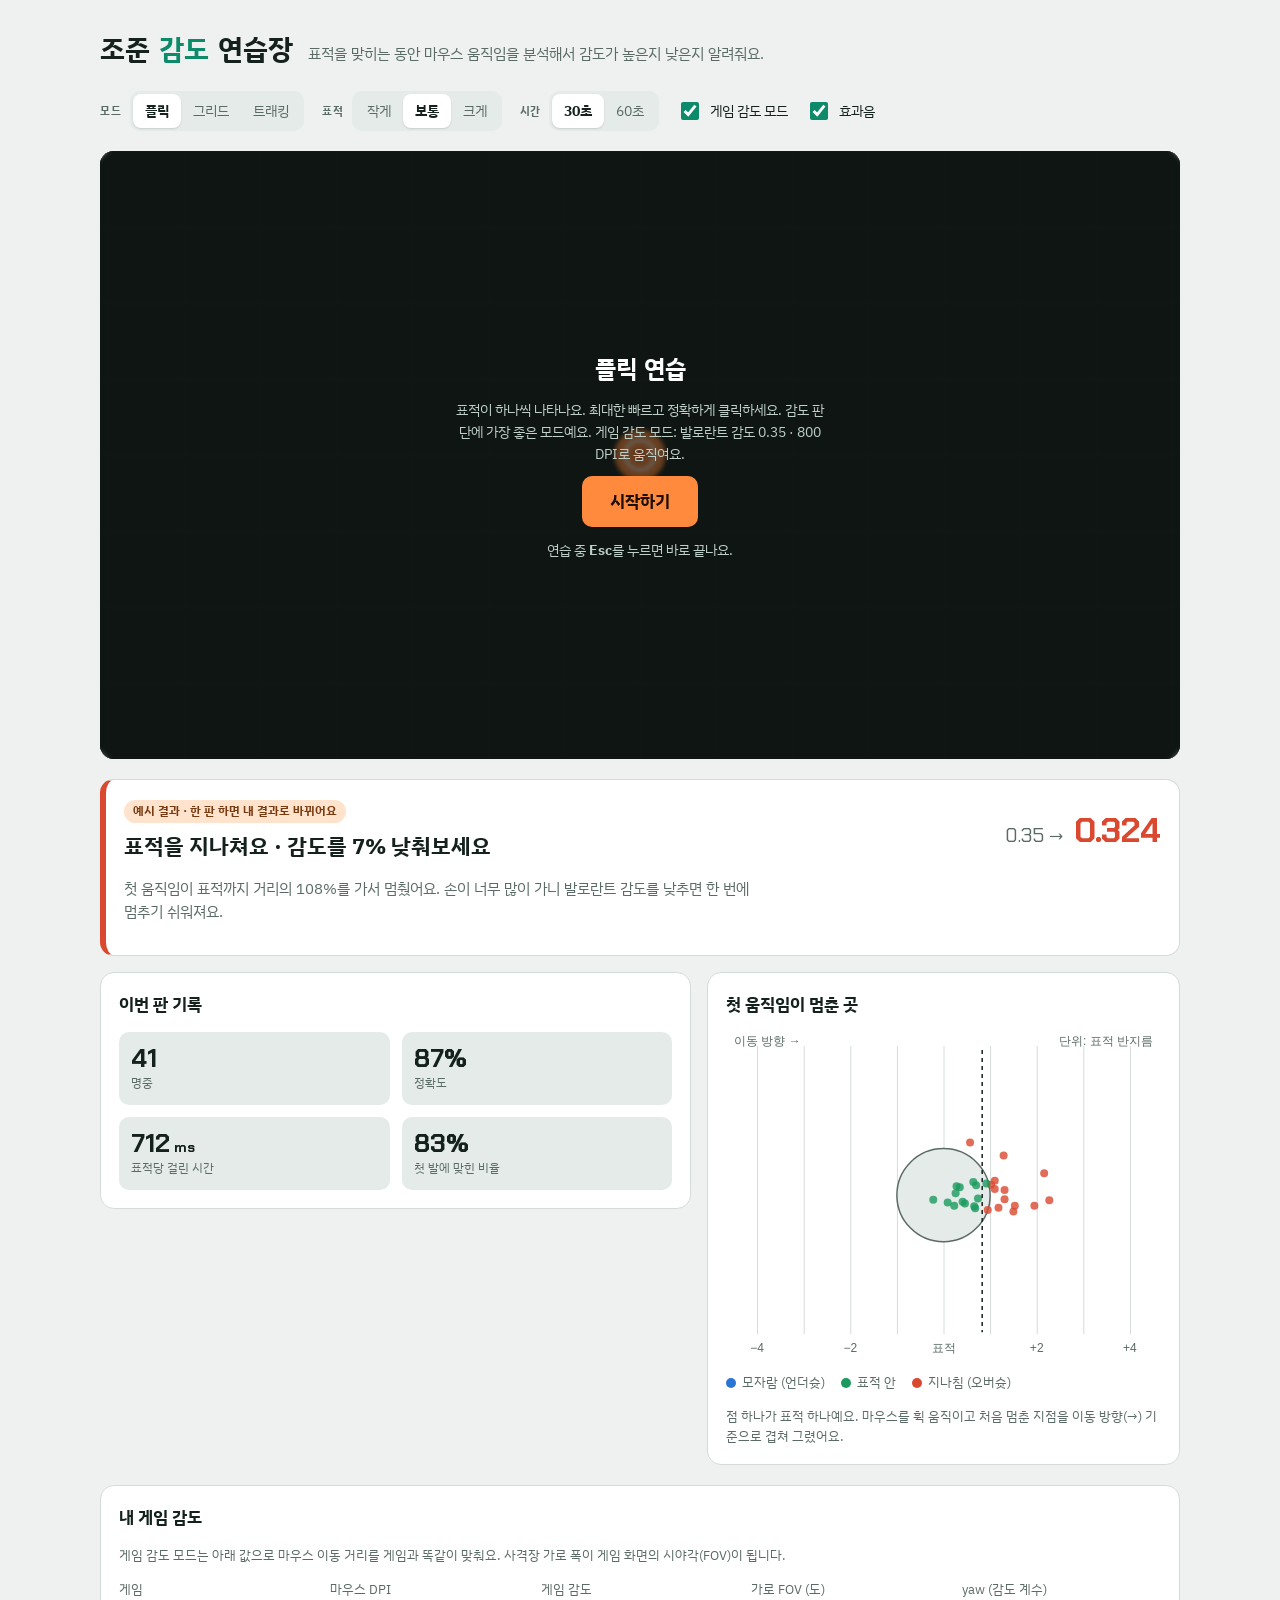
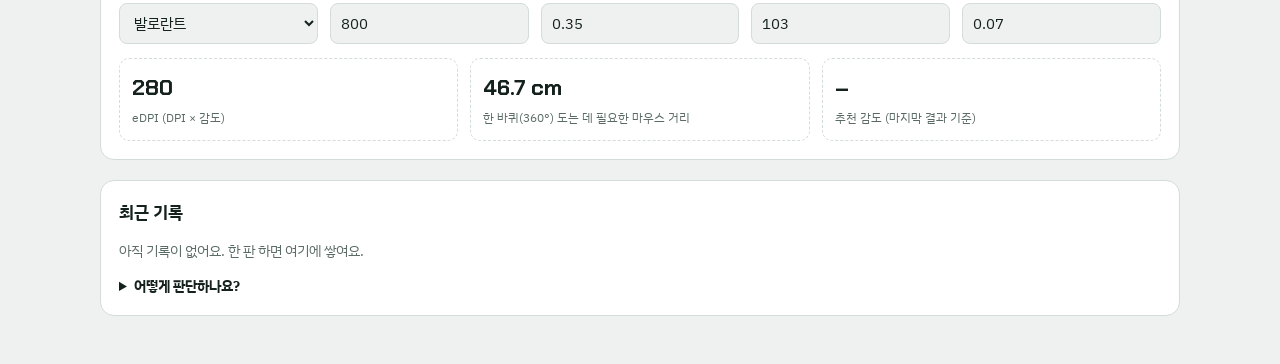
==== aim/index.html @ 1fde2933 "조준 감도 연습장 추가: 표적 클릭 연습과 감도 추천 Co-Authored-By: Claude Opus 5.5 <noreply@anthropic.com> Claude-Session" ====
<!doctype html>
<html lang="ko">
<head>
<meta charset="utf-8">
<meta name="viewport" content="width=device-width, initial-scale=1, viewport-fit=cover">
<title>조준 감도 연습장</title>
<meta name="claude:viewport-fit-sides" content="cover">
<link rel="preconnect" href="https://fonts.googleapis.com">
<link rel="preconnect" href="https://fonts.gstatic.com" crossorigin>
<link rel="stylesheet" href="https://fonts.googleapis.com/css2?family=Chakra+Petch:wght@500;700&family=IBM+Plex+Sans+KR:wght@400;500;700&family=JetBrains+Mono:wght@500&display=swap">
<style>
/* Layout: 사격장(캔버스) 하나가 화면 중심, 아래에 판정 → 통계/분포도 → 감도 계산기 → 기록 순서 */
:root {
  --bg: #eef1ef;
  --panel: #ffffff;
  --ink: #14211d;
  --muted: #5a6a64;
  --line: #d4dcd8;
  --accent: #0d8a6a;
  --accent-ink: #ffffff;
  --over: #d9482f;
  --under: #2a74d6;
  --good: #1a9a5e;
  --chip: #e4ebe8;
  --font-display: "Chakra Petch", "IBM Plex Sans KR", system-ui, sans-serif;
  --font-body: "IBM Plex Sans KR", "Apple SD Gothic Neo", "Malgun Gothic", system-ui, sans-serif;
  --font-mono: "JetBrains Mono", ui-monospace, Consolas, monospace;
}
@media (prefers-color-scheme: dark) {
  :root:not([data-theme="light"]) {
    --bg: #0d1412; --panel: #141e1b; --ink: #e4ece9; --muted: #92a39d; --line: #24332e;
    --accent: #36c49c; --accent-ink: #062019; --over: #ff7a62; --under: #6aa8ff; --good: #4fd394; --chip: #1c2925;
    color-scheme: dark;
  }
}
:root[data-theme="dark"] {
  --bg: #0d1412; --panel: #141e1b; --ink: #e4ece9; --muted: #92a39d; --line: #24332e;
  --accent: #36c49c; --accent-ink: #062019; --over: #ff7a62; --under: #6aa8ff; --good: #4fd394; --chip: #1c2925;
  color-scheme: dark;
}
* { box-sizing: border-box; }
[hidden] { display: none !important; }
body {
  background: var(--bg); color: var(--ink); font-family: var(--font-body); font-size: 15px; line-height: 1.55;
  padding-left: max(16px, env(safe-area-inset-left, 0px));
  padding-right: max(16px, env(safe-area-inset-right, 0px));
  padding-block: 20px 40px;
}
.wrap { max-width: 1080px; margin: 0 auto; display: flex; flex-direction: column; gap: 20px; }
header { display: flex; flex-wrap: wrap; align-items: baseline; gap: 6px 14px; }
h1 { font-family: var(--font-display); font-size: 28px; margin: 0; letter-spacing: .01em; text-wrap: balance; }
h1 span { color: var(--accent); }
header p { margin: 0; color: var(--muted); }
h2 { font-size: 17px; margin: 0; text-wrap: balance; }
.label { font-size: 11px; letter-spacing: .08em; text-transform: uppercase; color: var(--muted); font-weight: 700; }

/* controls */
.controls { display: flex; flex-wrap: wrap; gap: 10px 18px; align-items: center; }
.group { display: flex; align-items: center; gap: 8px; flex-wrap: wrap; }
.seg { display: inline-flex; background: var(--chip); border-radius: 10px; padding: 3px; }
.seg input { position: absolute; opacity: 0; pointer-events: none; }
.seg label { padding: 6px 12px; border-radius: 8px; cursor: pointer; font-size: 14px; color: var(--muted); user-select: none; }
.seg input:checked + label { background: var(--panel); color: var(--ink); font-weight: 700; box-shadow: 0 1px 2px rgb(0 0 0 / .12); }
.seg input:focus-visible + label { outline: 2px solid var(--accent); outline-offset: 1px; }
.switch { display: inline-flex; align-items: center; gap: 8px; cursor: pointer; font-size: 14px; user-select: none; }
.switch input { width: 18px; height: 18px; accent-color: var(--accent); }

/* range */
.range { position: relative; border-radius: 14px; overflow: hidden; background: #16201d; touch-action: none; }
#range { display: block; width: 100%; cursor: crosshair; }
.overlay {
  position: absolute; inset: 0; display: flex; flex-direction: column; align-items: center; justify-content: center;
  gap: 12px; padding: 20px; text-align: center; color: #e8f0ec;
  background: rgb(10 16 14 / .62); backdrop-filter: blur(2px);
}
.overlay h2 { font-family: var(--font-display); font-size: 24px; color: #fff; }
.overlay p { margin: 0; max-width: 46ch; color: #bfd0c9; font-size: 14px; }
.overlay .note { color: #ffc9a8; }
.btn {
  font: inherit; font-weight: 700; border: 0; border-radius: 10px; padding: 10px 18px; cursor: pointer;
  background: var(--accent); color: var(--accent-ink);
}
.btn.big { font-size: 17px; padding: 12px 28px; background: #ff8a3d; color: #1d0e03; }
.btn.ghost { background: transparent; color: var(--ink); border: 1px solid var(--line); }
.btn:focus-visible { outline: 3px solid var(--accent); outline-offset: 2px; }
.btn:hover { filter: brightness(1.06); }

/* results */
.results { display: grid; grid-template-columns: minmax(0, 1.25fr) minmax(0, 1fr); gap: 16px; align-items: start; }
.card { background: var(--panel); border: 1px solid var(--line); border-radius: 14px; padding: 18px; display: flex; flex-direction: column; gap: 14px; min-width: 0; }
.verdict { grid-column: 1 / -1; border-left: 6px solid var(--muted); }
.verdict.over { border-left-color: var(--over); }
.verdict.under { border-left-color: var(--under); }
.verdict.good { border-left-color: var(--good); }
.vrow { display: flex; flex-wrap: wrap; align-items: center; gap: 12px 24px; justify-content: space-between; }
.verdict .vhead { font-size: 22px; font-weight: 700; margin: 0; text-wrap: balance; color: var(--ink); }
.verdict p { margin: 0; color: var(--muted); max-width: 70ch; }
.pill { display: inline-block; font-size: 12px; font-weight: 700; padding: 2px 9px; border-radius: 99px; background: var(--chip); color: var(--muted); }
.pill.sample { background: #ffe3cc; color: #7a3a10; }
.rec { display: flex; align-items: baseline; gap: 10px; font-family: var(--font-display); }
.rec .from { font-size: 20px; color: var(--muted); }
.rec .to { font-size: 34px; font-weight: 700; }
.verdict.over .to { color: var(--over); }
.verdict.under .to { color: var(--under); }
.verdict.good .to { color: var(--good); }
.stats { display: grid; grid-template-columns: repeat(2, minmax(0, 1fr)); gap: 12px; }
.stat { display: flex; flex-direction: column; gap: 2px; padding: 12px; border-radius: 10px; background: var(--chip); }
.stat b { font-family: var(--font-display); font-size: 26px; font-variant-numeric: tabular-nums; line-height: 1.1; }
.stat span { font-size: 12px; color: var(--muted); }
#scatter { width: 100%; max-width: 100%; aspect-ratio: 4 / 3; display: block; }
.legend { display: flex; flex-wrap: wrap; gap: 6px 16px; font-size: 13px; color: var(--muted); }
.legend i { display: inline-block; width: 10px; height: 10px; border-radius: 50%; margin-right: 6px; vertical-align: -1px; }

/* calc */
.calc-grid { display: grid; grid-template-columns: repeat(auto-fit, minmax(130px, 1fr)); gap: 12px; }
.field { display: flex; flex-direction: column; gap: 4px; font-size: 13px; color: var(--muted); }
.field input, .field select {
  font: inherit; font-size: 15px; color: var(--ink); background: var(--bg); border: 1px solid var(--line);
  border-radius: 8px; padding: 8px 10px; width: 100%; font-variant-numeric: tabular-nums;
}
.field input:focus-visible, .field select:focus-visible { outline: 2px solid var(--accent); outline-offset: 1px; }
.outs { display: grid; grid-template-columns: repeat(auto-fit, minmax(150px, 1fr)); gap: 12px; }
.out { padding: 12px; border-radius: 10px; border: 1px dashed var(--line); }
.out b { display: block; font-family: var(--font-display); font-size: 22px; font-variant-numeric: tabular-nums; }
.out span { font-size: 12px; color: var(--muted); }
.hint { font-size: 13px; color: var(--muted); margin: 0; }

/* history */
.table-wrap { overflow-x: auto; }
table { width: 100%; border-collapse: collapse; font-size: 14px; font-variant-numeric: tabular-nums; }
th, td { text-align: left; padding: 8px 10px; border-bottom: 1px solid var(--line); white-space: nowrap; }
th { font-size: 12px; color: var(--muted); font-weight: 700; }
td.num { font-family: var(--font-mono); font-size: 13px; }
.b-over { color: var(--over); } .b-under { color: var(--under); } .b-good { color: var(--good); }
.empty { color: var(--muted); font-size: 14px; margin: 0; }
details { color: var(--muted); font-size: 14px; }
details summary { cursor: pointer; color: var(--ink); font-weight: 700; }
details ul { padding-left: 20px; margin: 8px 0 0; display: flex; flex-direction: column; gap: 4px; }

.toast {
  position: fixed; left: 50%; bottom: calc(20px + env(safe-area-inset-bottom, 0px)); transform: translateX(-50%);
  background: var(--ink); color: var(--bg); padding: 10px 16px; border-radius: 10px; font-size: 14px; font-weight: 500;
  max-width: calc(100% - 32px); z-index: 20;
}
@media (max-width: 760px) {
  .results { grid-template-columns: minmax(0, 1fr); }
  h1 { font-size: 24px; }
  .verdict .vhead { font-size: 19px; }
}
@media (prefers-reduced-motion: reduce) { * { transition: none !important; } }
</style>
</head>
<body>

<div class="wrap">
  <header>
    <h1>조준 <span>감도</span> 연습장</h1>
    <p>표적을 맞히는 동안 마우스 움직임을 분석해서 감도가 높은지 낮은지 알려줘요.</p>
  </header>

  <section class="controls" aria-label="연습 설정">
    <div class="group">
      <span class="label">모드</span>
      <div class="seg" role="radiogroup" aria-label="모드">
        <input type="radio" name="mode" id="m-flick" value="flick"><label for="m-flick">플릭</label>
        <input type="radio" name="mode" id="m-grid" value="grid"><label for="m-grid">그리드</label>
        <input type="radio" name="mode" id="m-track" value="track"><label for="m-track">트래킹</label>
      </div>
    </div>
    <div class="group">
      <span class="label">표적</span>
      <div class="seg" role="radiogroup" aria-label="표적 크기">
        <input type="radio" name="size" id="s-s" value="s"><label for="s-s">작게</label>
        <input type="radio" name="size" id="s-m" value="m"><label for="s-m">보통</label>
        <input type="radio" name="size" id="s-l" value="l"><label for="s-l">크게</label>
      </div>
    </div>
    <div class="group">
      <span class="label">시간</span>
      <div class="seg" role="radiogroup" aria-label="시간">
        <input type="radio" name="dur" id="d-30" value="30"><label for="d-30">30초</label>
        <input type="radio" name="dur" id="d-60" value="60"><label for="d-60">60초</label>
      </div>
    </div>
    <label class="switch"><input type="checkbox" id="lock"> 게임 감도 모드</label>
    <label class="switch"><input type="checkbox" id="sound"> 효과음</label>
  </section>

  <div class="range">
    <canvas id="range" aria-label="사격장"></canvas>
    <div class="overlay" id="overlay">
      <h2 id="ov-title">플릭 연습</h2>
      <p id="ov-text"></p>
      <p class="note" id="ov-note" hidden></p>
      <button class="btn big" id="start" type="button">시작하기</button>
      <p id="ov-esc">연습 중 <b>Esc</b>를 누르면 바로 끝나요.</p>
    </div>
  </div>

  <section class="results" aria-label="결과">
    <div class="card verdict" id="verdict">
      <div class="vrow">
        <div style="display:flex;flex-direction:column;gap:6px;min-width:0">
          <div><span class="pill" id="v-tag">예시 결과</span></div>
          <p class="vhead" id="v-head"></p>
        </div>
        <div class="rec" id="v-rec"></div>
      </div>
      <p id="v-body"></p>
      <div style="display:flex;gap:10px;flex-wrap:wrap">
        <button class="btn" id="apply" type="button">추천 감도로 다시 해보기</button>
      </div>
    </div>

    <div class="card">
      <h2>이번 판 기록</h2>
      <div class="stats" id="stats"></div>
    </div>

    <div class="card">
      <h2 id="sc-title">첫 움직임이 멈춘 곳</h2>
      <canvas id="scatter" aria-label="첫 움직임 분포도"></canvas>
      <div class="legend" id="sc-legend">
        <span><i style="background:var(--under)"></i>모자람 (언더슛)</span>
        <span><i style="background:var(--good)"></i>표적 안</span>
        <span><i style="background:var(--over)"></i>지나침 (오버슛)</span>
      </div>
      <p class="hint" id="sc-hint">점 하나가 표적 하나예요. 마우스를 휙 움직이고 처음 멈춘 지점을 이동 방향 기준으로 겹쳐 그렸어요.</p>
    </div>
  </section>

  <section class="card" aria-label="감도 계산기">
    <h2>내 게임 감도</h2>
    <p class="hint">게임 감도 모드는 아래 값으로 마우스 이동 거리를 게임과 똑같이 맞춰요. 사격장 가로 폭이 게임 화면의 시야각(FOV)이 됩니다.</p>
    <div class="calc-grid">
      <label class="field">게임
        <select id="game">
          <option value="valorant">발로란트</option>
          <option value="cs2">카운터 스트라이크 2</option>
          <option value="ow2">오버워치 2</option>
          <option value="apex">에이펙스 레전드</option>
          <option value="custom">직접 입력</option>
        </select>
      </label>
      <label class="field">마우스 DPI<input id="dpi" type="number" min="100" max="32000" step="50" inputmode="numeric"></label>
      <label class="field">게임 감도<input id="sens" type="number" min="0.001" max="100" step="0.001" inputmode="decimal"></label>
      <label class="field">가로 FOV (도)<input id="fov" type="number" min="60" max="150" step="0.1" inputmode="decimal"></label>
      <label class="field">yaw (감도 계수)<input id="yaw" type="number" min="0.0001" max="2" step="0.0001" inputmode="decimal"></label>
    </div>
    <div class="outs">
      <div class="out"><b id="o-edpi">–</b><span>eDPI (DPI × 감도)</span></div>
      <div class="out"><b id="o-cm">–</b><span>한 바퀴(360°) 도는 데 필요한 마우스 거리</span></div>
      <div class="out"><b id="o-rec">–</b><span id="o-rec-l">추천 감도 (마지막 결과 기준)</span></div>
    </div>
  </section>

  <section class="card" aria-label="기록">
    <h2>최근 기록</h2>
    <div class="table-wrap" id="history"></div>
    <details>
      <summary>어떻게 판단하나요?</summary>
      <ul>
        <li>표적이 나오면 보통 마우스를 크게 한 번 휙 움직이고(첫 움직임), 조금 고친 다음 클릭해요.</li>
        <li>첫 움직임이 표적을 자주 지나치면 감도가 높은 것이고, 자주 못 미치면 감도가 낮은 거예요.</li>
        <li>추천 감도 = 지금 감도 ÷ (첫 움직임 거리 ÷ 표적까지 거리). 여러 판 해서 값이 비슷하게 나오면 믿을 만해요.</li>
        <li>정확하게 재려면 <b>게임 감도 모드</b>를 켜고, 윈도우의 <b>포인터 정확도 향상</b>은 꺼 주세요.</li>
        <li>트래킹 모드는 표적보다 앞서가는지 뒤처지는지로 판단해요.</li>
      </ul>
    </details>
  </section>
</div>
<div class="toast" id="toast" hidden></div>

<script>
(() => {
const $ = s => document.querySelector(s);
const store = {
  get(k, d) { try { const v = localStorage.getItem(k); return v ? JSON.parse(v) : d; } catch (e) { return d; } },
  set(k, v) { try { localStorage.setItem(k, JSON.stringify(v)); } catch (e) {} }
};
const GAMES = {
  valorant: { name: '발로란트', yaw: 0.07, fov: 103, dec: 3 },
  cs2: { name: 'CS2', yaw: 0.022, fov: 106.26, dec: 2 },
  ow2: { name: '오버워치 2', yaw: 0.0066, fov: 103, dec: 2 },
  apex: { name: '에이펙스', yaw: 0.022, fov: 110, dec: 2 },
  custom: { name: '직접 입력', yaw: 0.022, fov: 103, dec: 3 }
};
const MODES = {
  flick: { name: '플릭', title: '플릭 연습', text: '표적이 하나씩 나타나요. 최대한 빠르고 정확하게 클릭하세요. 감도 판단에 가장 좋은 모드예요.' },
  grid: { name: '그리드', title: '그리드 연습', text: '표적 3개가 동시에 떠 있어요. 맞히면 다른 자리에 새로 생겨요. 연속 플릭 감각을 봐요.' },
  track: { name: '트래킹', title: '트래킹 연습', text: '움직이는 표적 위에 조준점을 계속 올려 두세요. 클릭은 필요 없어요.' }
};
const coarse = matchMedia('(pointer: coarse)').matches && !matchMedia('(pointer: fine)').matches;
const cfg = Object.assign({ mode: 'flick', size: 'm', dur: 30, lock: !coarse, sound: true, game: 'valorant', dpi: 800, sens: 0.35, fov: 103, yaw: 0.07 }, store.get('aim.cfg', {}));
if (coarse) cfg.lock = false;
const saveCfg = () => store.set('aim.cfg', cfg);

/* ---------- controls ---------- */
['mode', 'size', 'dur'].forEach(name => {
  document.querySelectorAll(`input[name="${name}"]`).forEach(el => {
    el.checked = String(cfg[name]) === el.value;
    el.addEventListener('change', () => {
      cfg[name] = name === 'dur' ? Number(el.value) : el.value;
      saveCfg(); updateOverlay();
    });
  });
});
const lockEl = $('#lock'), soundEl = $('#sound');
lockEl.checked = cfg.lock; soundEl.checked = cfg.sound;
if (coarse) { lockEl.disabled = true; lockEl.parentElement.title = '터치 화면에서는 쓸 수 없어요'; }
lockEl.addEventListener('change', () => { cfg.lock = lockEl.checked; saveCfg(); updateOverlay(); });
soundEl.addEventListener('change', () => { cfg.sound = soundEl.checked; saveCfg(); });

/* ---------- calculator ---------- */
const gameEl = $('#game'), dpiEl = $('#dpi'), sensEl = $('#sens'), fovEl = $('#fov'), yawEl = $('#yaw');
function fillCalc() {
  gameEl.value = cfg.game; dpiEl.value = cfg.dpi; sensEl.value = cfg.sens; fovEl.value = cfg.fov; yawEl.value = cfg.yaw;
  yawEl.disabled = cfg.game !== 'custom';
}
gameEl.addEventListener('change', () => {
  cfg.game = gameEl.value; const g = GAMES[cfg.game];
  cfg.yaw = g.yaw; cfg.fov = g.fov; fillCalc(); saveCfg(); updateCalc();
});
[[dpiEl, 'dpi'], [sensEl, 'sens'], [fovEl, 'fov'], [yawEl, 'yaw']].forEach(([el, k]) => {
  el.addEventListener('input', () => { const v = parseFloat(el.value); if (v > 0) { cfg[k] = v; saveCfg(); updateCalc(); } });
});
const cm360 = sens => 360 / (sens * cfg.yaw * cfg.dpi) * 2.54;
const fmtSens = v => { const d = GAMES[cfg.game].dec; return Number(v.toFixed(d)).toString(); };
let lastVerdict = null;
function updateCalc() {
  $('#o-edpi').textContent = Math.round(cfg.dpi * cfg.sens).toLocaleString('ko-KR');
  $('#o-cm').textContent = cm360(cfg.sens).toFixed(1) + ' cm';
  if (lastVerdict && lastVerdict.recSens) {
    const ns = lastVerdict.recSens;
    $('#o-rec').textContent = fmtSens(ns);
    $('#o-rec-l').textContent = `추천 감도 · 한 바퀴 ${cm360(ns).toFixed(1)} cm`;
  } else {
    $('#o-rec').textContent = lastVerdict && lastVerdict.cls === 'good' ? fmtSens(cfg.sens) : '–';
    $('#o-rec-l').textContent = '추천 감도 (마지막 결과 기준)';
  }
}

/* ---------- canvas ---------- */
const cv = $('#range'), ctx = cv.getContext('2d');
let W = 0, H = 0;
let S = { running: false, cursor: null, targets: [], effects: [] };
const RANGE = { bg: '#16201d', grid: 'rgba(255,255,255,0.045)', target: '#ff8a3d', ring: '#fff3e8', core: '#c9481a', hud: '#e8f0ec', dim: '#8fa59d', hit: '#7ef0c2', miss: '#ff6d6d', track: '#ffb340' };

function fit() {
  const w = cv.parentElement.clientWidth;
  const h = Math.round(Math.min(w * 9 / 16, Math.max(260, innerHeight * 0.68)));
  const sx = W ? w / W : 1, sy = H ? h / H : 1;
  W = w; H = h;
  const dpr = window.devicePixelRatio || 1;
  cv.width = Math.round(W * dpr); cv.height = Math.round(H * dpr); cv.style.height = H + 'px';
  ctx.setTransform(dpr, 0, 0, dpr, 0, 0);
  if (S.running) {
    S.cursor.x *= sx; S.cursor.y *= sy;
    S.targets.forEach(t => { t.x *= sx; t.y *= sy; t.r = baseR() * (S.mode === 'track' ? 1.35 : 1); });
  } else S.cursor = { x: W / 2, y: H / 2 };
}
const baseR = () => Math.max(8, H * { s: 0.028, m: 0.042, l: 0.06 }[cfg.size]);
const rand = (a, b) => a + Math.random() * (b - a);
const isLocked = () => document.pointerLockElement === cv;

/* ---------- sound ---------- */
let ac = null;
function beep(freq, len, vol) {
  if (!cfg.sound || !ac) return;
  try {
    const o = ac.createOscillator(), g = ac.createGain();
    o.type = 'triangle'; o.frequency.value = freq;
    g.gain.setValueAtTime(vol, ac.currentTime); g.gain.exponentialRampToValueAtTime(0.0001, ac.currentTime + len);
    o.connect(g).connect(ac.destination); o.start(); o.stop(ac.currentTime + len);
  } catch (e) {}
}

/* ---------- spawning ---------- */
const TOP = 34; // HUD 높이
function spawnFlick() {
  const r = baseR(), c = S.cursor; let best = null;
  for (let i = 0; i < 60; i++) {
    const x = rand(r + 10, W - r - 10), y = rand(TOP + r + 6, H - r - 10);
    const d = Math.hypot(x - c.x, y - c.y);
    if (d >= H * 0.3 && d <= Math.max(W, H) * 0.75) { best = { x, y }; break; }
    if (!best || d > Math.hypot(best.x - c.x, best.y - c.y)) best = { x, y };
  }
  S.targets.push({ x: best.x, y: best.y, r, born: performance.now(), first: true });
}
function spawnGrid() {
  const r = baseR(), cols = 5, rows = 4;
  const gx0 = W * 0.18, gx1 = W * 0.82, gy0 = TOP + H * 0.12, gy1 = H * 0.86;
  const free = [];
  for (let i = 0; i < cols; i++) for (let j = 0; j < rows; j++) {
    const x = gx0 + (gx1 - gx0) * i / (cols - 1), y = gy0 + (gy1 - gy0) * j / (rows - 1);
    if (S.targets.some(t => Math.hypot(t.x - x, t.y - y) < 1)) continue;
    if (Math.hypot(S.cursor.x - x, S.cursor.y - y) < r * 3) continue;
    free.push({ x, y });
  }
  const p = free[Math.floor(Math.random() * free.length)];
  if (p) S.targets.push({ x: p.x, y: p.y, r, born: performance.now(), first: true });
}
function spawnTrack() {
  const r = baseR() * 1.35;
  S.targets.push({ x: W / 2, y: (H + TOP) / 2, r, vx: 0, vy: 0, dvx: 0, dvy: 0, next: 0 });
}

/* ---------- run lifecycle ---------- */
function begin(lockOn) {
  const now = performance.now();
  S = {
    running: true, mode: cfg.mode, lock: lockOn, t0: now, dur: cfg.dur * 1000,
    cursor: { x: W / 2, y: (H + TOP) / 2 }, targets: [], effects: [],
    hits: 0, misses: 0, recs: [], samples: [], from: null, lastHit: now,
    track: { inT: 0, total: 0, dist: 0, along: 0 },
    sens: cfg.sens, game: cfg.game
  };
  S.from = { ...S.cursor }; S.samples = [{ t: now, x: S.cursor.x, y: S.cursor.y }];
  if (S.mode === 'flick') spawnFlick();
  else if (S.mode === 'grid') { spawnGrid(); spawnGrid(); spawnGrid(); }
  else spawnTrack();
  $('#overlay').hidden = true;
  cv.style.cursor = lockOn ? 'none' : 'crosshair';
}
function requestLock() {
  return new Promise((resolve, reject) => {
    let done = false;
    const finish = ok => { if (done) return; done = true; document.removeEventListener('pointerlockchange', onChange); document.removeEventListener('pointerlockerror', onErr); ok ? resolve() : reject(); };
    const onChange = () => { if (isLocked()) finish(true); };
    const onErr = () => finish(false);
    document.addEventListener('pointerlockchange', onChange);
    document.addEventListener('pointerlockerror', onErr);
    const plain = () => { try { const p = cv.requestPointerLock(); if (p && p.catch) p.catch(onErr); } catch (e) { onErr(); } };
    try {
      const p = cv.requestPointerLock({ unadjustedMovement: true });
      if (p && p.catch) p.catch(plain);
    } catch (e) { plain(); }
    setTimeout(() => finish(isLocked()), 1500);
  });
}
$('#start').addEventListener('click', () => {
  try { if (!ac) ac = new (window.AudioContext || window.webkitAudioContext)(); if (ac.state === 'suspended') ac.resume(); } catch (e) {}
  fit();
  if (cfg.lock && cv.requestPointerLock) {
    requestLock().then(() => begin(true)).catch(() => {
      showNote('마우스 잠금이 막혀서 일반 커서로 진행해요. 추천 감도 숫자는 정확하지 않을 수 있어요.');
      begin(false);
    });
  } else begin(false);
});
document.addEventListener('pointerlockchange', () => { if (S.running && S.lock && !isLocked()) endRun(true); });

function endRun(early) {
  if (!S.running) return;
  S.running = false;
  if (isLocked()) document.exitPointerLock();
  cv.style.cursor = 'crosshair';
  const res = summarize(early);
  if (res) {
    showResult(res, false);
    const hist = store.get('aim.hist', []); hist.unshift(res); store.set('aim.hist', hist.slice(0, 15));
    renderHistory();
    showNote(null);
  } else {
    showNote('기록이 너무 적어서 결과를 내지 않았어요. 끝까지 해보세요.');
  }
  $('#start').textContent = '다시 하기';
  updateOverlay();
  $('#overlay').hidden = false;
  if (res) $('#verdict').scrollIntoView({ behavior: matchMedia('(prefers-reduced-motion: reduce)').matches ? 'auto' : 'smooth', block: 'nearest' });
}

/* ---------- input ---------- */
function moveTo(x, y, t) {
  S.cursor.x = Math.min(W, Math.max(0, x)); S.cursor.y = Math.min(H, Math.max(0, y));
  if (S.running) { S.samples.push({ t, x: S.cursor.x, y: S.cursor.y }); if (S.samples.length > 900) S.samples.splice(0, 300); }
}
function pxPerCount() { return cfg.sens * cfg.yaw * W / cfg.fov; }
cv.addEventListener('pointermove', e => {
  if (isLocked()) return;
  const evs = e.getCoalescedEvents ? e.getCoalescedEvents() : [e];
  const rect = cv.getBoundingClientRect();
  (evs.length ? evs : [e]).forEach(ev => moveTo(ev.clientX - rect.left, ev.clientY - rect.top, performance.now()));
});
document.addEventListener('mousemove', e => {
  if (!isLocked() || !S.running) return;
  const k = pxPerCount();
  moveTo(S.cursor.x + e.movementX * k, S.cursor.y + e.movementY * k, performance.now());
});
cv.addEventListener('pointerdown', e => {
  if (isLocked() || !S.running) return;
  const rect = cv.getBoundingClientRect();
  if (e.pointerType !== 'mouse') moveTo(e.clientX - rect.left, e.clientY - rect.top, performance.now());
  shoot(e.clientX - rect.left, e.clientY - rect.top);
});
document.addEventListener('mousedown', e => {
  if (!isLocked() || !S.running || e.button !== 0) return;
  shoot(S.cursor.x, S.cursor.y);
});

function shoot(x, y) {
  if (S.mode === 'track') return;
  const now = performance.now();
  let hi = -1, hd = Infinity;
  S.targets.forEach((t, i) => { const d = Math.hypot(t.x - x, t.y - y); if (d <= t.r && d < hd) { hi = i; hd = d; } });
  if (hi < 0) {
    S.misses++; S.targets.forEach(t => { t.first = false; });
    S.effects.push({ kind: 'miss', x, y, t: now }); beep(180, 0.08, 0.05);
    return;
  }
  const t = S.targets[hi];
  const rec = analyze(S.from, t, S.samples, { x, y });
  rec.time = now - (S.mode === 'flick' ? t.born : S.lastHit);
  rec.first = t.first; rec.err = hd / t.r;
  S.recs.push(rec); S.hits++; S.lastHit = now;
  S.effects.push({ kind: 'hit', x: t.x, y: t.y, r: t.r, t: now }); beep(880, 0.06, 0.06);
  S.targets.splice(hi, 1);
  S.from = { x, y }; S.samples = [{ t: now, x, y }];
  if (S.mode === 'flick') spawnFlick(); else spawnGrid();
}

/* 첫 움직임(가장 빠른 구간 뒤 처음 멈춘 지점) 찾기 */
function analyze(from, t, smp, click) {
  const dx = t.x - from.x, dy = t.y - from.y, dist = Math.hypot(dx, dy);
  const out = { dist, ratio: null, ex: 0, ey: 0 };
  if (dist < t.r * 2.5 || smp.length < 5) return out;
  const ux = dx / dist, uy = dy / dist;
  const v = [0];
  for (let i = 1; i < smp.length; i++) v.push(Math.hypot(smp[i].x - smp[i - 1].x, smp[i].y - smp[i - 1].y) / Math.max(smp[i].t - smp[i - 1].t, 1));
  const vs = v.map((_, i) => (v[Math.max(0, i - 1)] + v[i] + v[Math.min(v.length - 1, i + 1)]) / 3);
  let pk = 0;
  for (let i = 1; i < vs.length; i++) if (vs[i] > vs[pk]) pk = i;
  if (vs[pk] <= 0) return out;
  let ep = null;
  for (let i = pk + 1; i < smp.length; i++) {
    if (vs[i] < vs[pk] * 0.15 || smp[i].t - smp[i - 1].t > 45) { ep = smp[i - 1]; break; }
  }
  if (!ep) ep = click;
  const px = ep.x - from.x, py = ep.y - from.y;
  const proj = px * ux + py * uy, perp = -px * uy + py * ux;
  if (proj < dist * 0.4) return out;
  out.ratio = proj / dist; out.ex = (proj - dist) / t.r; out.ey = perp / t.r;
  return out;
}

/* ---------- per frame ---------- */
let prev = performance.now();
function tick(now) {
  const dt = Math.min(0.05, (now - prev) / 1000); prev = now;
  if (S.running) {
    if (now - S.t0 >= S.dur) endRun(false);
    else if (S.mode === 'track') stepTrack(now, dt);
  }
  draw(now);
  requestAnimationFrame(tick);
}
function stepTrack(now, dt) {
  const t = S.targets[0]; if (!t) return;
  if (now >= t.next) {
    const a = Math.random() * Math.PI * 2, sp = H * rand(0.22, 0.55);
    t.dvx = Math.cos(a) * sp; t.dvy = Math.sin(a) * sp; t.next = now + rand(450, 1300);
  }
  const k = Math.min(1, dt * 4);
  t.vx += (t.dvx - t.vx) * k; t.vy += (t.dvy - t.vy) * k;
  t.x += t.vx * dt; t.y += t.vy * dt;
  if (t.x < t.r + 6) { t.x = t.r + 6; t.vx = Math.abs(t.vx); t.dvx = Math.abs(t.dvx); }
  if (t.x > W - t.r - 6) { t.x = W - t.r - 6; t.vx = -Math.abs(t.vx); t.dvx = -Math.abs(t.dvx); }
  if (t.y < TOP + t.r + 6) { t.y = TOP + t.r + 6; t.vy = Math.abs(t.vy); t.dvy = Math.abs(t.dvy); }
  if (t.y > H - t.r - 6) { t.y = H - t.r - 6; t.vy = -Math.abs(t.vy); t.dvy = -Math.abs(t.dvy); }
  const c = S.cursor, d = Math.hypot(c.x - t.x, c.y - t.y);
  S.track.total += dt; S.track.dist += d / t.r * dt;
  t.on = d <= t.r; if (t.on) S.track.inT += dt;
  const sp = Math.hypot(t.vx, t.vy);
  if (sp > 1) S.track.along += ((c.x - t.x) * t.vx + (c.y - t.y) * t.vy) / sp / t.r * dt;
}
function draw(now) {
  if (!W) return;
  ctx.fillStyle = RANGE.bg; ctx.fillRect(0, 0, W, H);
  ctx.strokeStyle = RANGE.grid; ctx.lineWidth = 1;
  const step = H / 8;
  ctx.beginPath();
  for (let x = (W / 2) % step; x < W; x += step) { ctx.moveTo(x + 0.5, 0); ctx.lineTo(x + 0.5, H); }
  for (let y = (H / 2) % step; y < H; y += step) { ctx.moveTo(0, y + 0.5); ctx.lineTo(W, y + 0.5); }
  ctx.stroke();

  const targets = S.running ? S.targets : [{ x: W / 2, y: H / 2, r: baseR() }];
  targets.forEach(t => {
    if (S.running && S.mode === 'track') {
      ctx.fillStyle = t.on ? RANGE.hit : RANGE.track;
      ctx.beginPath(); ctx.arc(t.x, t.y, t.r, 0, Math.PI * 2); ctx.fill();
      ctx.strokeStyle = RANGE.bg; ctx.lineWidth = 2;
      ctx.beginPath(); ctx.arc(t.x, t.y, t.r * 0.55, 0, Math.PI * 2); ctx.stroke();
      return;
    }
    let s = 1;
    if (t.born) s = Math.min(1, (now - t.born) / 90);
    const r = t.r * (0.6 + 0.4 * s);
    ctx.fillStyle = RANGE.target; ctx.beginPath(); ctx.arc(t.x, t.y, r, 0, Math.PI * 2); ctx.fill();
    ctx.strokeStyle = RANGE.ring; ctx.lineWidth = Math.max(1.5, r * 0.12);
    ctx.beginPath(); ctx.arc(t.x, t.y, r * 0.58, 0, Math.PI * 2); ctx.stroke();
    ctx.fillStyle = RANGE.core; ctx.beginPath(); ctx.arc(t.x, t.y, Math.max(2, r * 0.16), 0, Math.PI * 2); ctx.fill();
  });

  S.effects = S.effects.filter(f => now - f.t < 320);
  S.effects.forEach(f => {
    const p = (now - f.t) / 320;
    ctx.globalAlpha = 1 - p;
    if (f.kind === 'hit') {
      ctx.strokeStyle = RANGE.hit; ctx.lineWidth = 2;
      ctx.beginPath(); ctx.arc(f.x, f.y, f.r * (1 + p * 0.9), 0, Math.PI * 2); ctx.stroke();
    } else {
      ctx.strokeStyle = RANGE.miss; ctx.lineWidth = 2; const k = 6;
      ctx.beginPath(); ctx.moveTo(f.x - k, f.y - k); ctx.lineTo(f.x + k, f.y + k); ctx.moveTo(f.x + k, f.y - k); ctx.lineTo(f.x - k, f.y + k); ctx.stroke();
    }
    ctx.globalAlpha = 1;
  });

  if (S.running) {
    if (S.lock) {
      const { x, y } = S.cursor;
      ctx.strokeStyle = '#ffffff'; ctx.lineWidth = 2;
      ctx.beginPath(); ctx.moveTo(x - 9, y); ctx.lineTo(x - 3, y); ctx.moveTo(x + 3, y); ctx.lineTo(x + 9, y);
      ctx.moveTo(x, y - 9); ctx.lineTo(x, y - 3); ctx.moveTo(x, y + 3); ctx.lineTo(x, y + 9); ctx.stroke();
    }
    const left = Math.max(0, (S.dur - (now - S.t0)) / 1000);
    ctx.fillStyle = 'rgba(0,0,0,0.28)'; ctx.fillRect(0, 0, W, TOP);
    ctx.font = '600 15px "Chakra Petch", "IBM Plex Sans KR", sans-serif'; ctx.textBaseline = 'middle';
    ctx.fillStyle = RANGE.hud; ctx.textAlign = 'left';
    ctx.fillText(`${left.toFixed(1)}초`, 12, TOP / 2);
    ctx.textAlign = 'right';
    let right;
    if (S.mode === 'track') right = `조준 유지 ${S.track.total ? Math.round(S.track.inT / S.track.total * 100) : 0}%`;
    else { const n = S.hits + S.misses; right = `명중 ${S.hits}  ·  정확도 ${n ? Math.round(S.hits / n * 100) : 100}%`; }
    ctx.fillText(right, W - 12, TOP / 2);
    ctx.fillStyle = RANGE.target;
    ctx.fillRect(0, TOP - 2, W * left / (S.dur / 1000), 2);
  }
}

/* ---------- results ---------- */
const median = a => { const s = [...a].sort((x, y) => x - y), m = s.length >> 1; return s.length % 2 ? s[m] : (s[m - 1] + s[m]) / 2; };
const quant = (a, q) => { const s = [...a].sort((x, y) => x - y); const i = (s.length - 1) * q, lo = Math.floor(i); return s[lo] + (s[Math.ceil(i)] - s[lo]) * (i - lo); };
function summarize(early) {
  const base = { mode: S.mode, date: Date.now(), lock: S.lock, sens: S.sens, game: S.game, size: cfg.size };
  if (S.mode === 'track') {
    const T = S.track.total;
    if (T < 5) return null;
    return Object.assign(base, { onPct: S.track.inT / T, meanDist: S.track.dist / T, lead: S.track.along / T });
  }
  if (S.hits < (early ? 8 : 5)) return null;
  const valid = S.recs.filter(r => r.ratio !== null);
  const ratios = valid.map(r => r.ratio);
  return Object.assign(base, {
    hits: S.hits, misses: S.misses, acc: S.hits / (S.hits + S.misses),
    perTarget: S.recs.reduce((s, r) => s + r.time, 0) / S.recs.length,
    firstTry: S.recs.filter(r => r.first).length / S.recs.length,
    n: ratios.length,
    med: ratios.length ? median(ratios) : null,
    iqr: ratios.length >= 4 ? quant(ratios, 0.75) - quant(ratios, 0.25) : null,
    pts: valid.map(r => [Math.round(r.ex * 100) / 100, Math.round(r.ey * 100) / 100])
  });
}
function verdictOf(res) {
  const gname = GAMES[res.game] ? GAMES[res.game].name : '';
  if (res.mode === 'track') {
    const lead = res.lead;
    if (res.onPct < 0.15) return { cls: 'na', head: '표적을 거의 못 따라갔어요', body: '표적을 크게 하거나 감도를 조금 낮춰서 먼저 따라가는 감각을 잡아보세요.', factor: null };
    if (lead > 0.25) return { cls: 'over', head: '조준점이 표적보다 앞서가요', body: `움직이는 방향으로 평균 표적 반지름의 ${Math.round(lead * 100)}%만큼 앞서 있었어요. 감도를 5% 정도 낮춰보세요.`, factor: 0.95 };
    if (lead < -0.25) return { cls: 'under', head: '조준점이 표적보다 뒤처져요', body: `움직이는 방향 뒤쪽으로 평균 표적 반지름의 ${Math.round(-lead * 100)}%만큼 늦었어요. 감도를 5% 정도 올려보세요.`, factor: 1.05 };
    return { cls: 'good', head: '트래킹 감도가 잘 맞아요', body: '앞서거나 뒤처지는 쪽으로 크게 치우치지 않았어요. 지금 감도를 유지해도 좋아요.', factor: null };
  }
  if (res.med === null || res.n < 6) return { cls: 'na', head: '감도를 판단할 기록이 부족해요', body: '마우스로 표적까지 한 번에 크게 움직이는 장면이 더 필요해요. 플릭 모드로 30초 이상 해보세요.', factor: null };
  const m = res.med, pct = Math.round(Math.abs(1 / m - 1) * 100);
  const shaky = res.iqr !== null && res.iqr > 0.3;
  const shakyTxt = shaky ? ' 다만 움직임 편차가 커서, 감도를 바꾸기 전에 몇 판 더 해서 결과가 같은지 확인해보세요.' : '';
  const where = res.lock ? `${gname} 감도` : '마우스 감도';
  if (Math.abs(m - 1) < 0.04) return { cls: 'good', head: '감도가 잘 맞아요', body: `첫 움직임이 표적까지 거리의 평균 ${Math.round(m * 100)}% 지점에서 멈췄어요. 지금 ${where}를 유지하세요.${shakyTxt}`, factor: null };
  if (m > 1) return { cls: 'over', head: `표적을 지나쳐요 · 감도를 ${pct}% 낮춰보세요`, body: `첫 움직임이 표적까지 거리의 ${Math.round(m * 100)}%를 가서 멈췄어요. 손이 너무 많이 가니 ${where}를 낮추면 한 번에 멈추기 쉬워져요.${shakyTxt}`, factor: 1 / m };
  return { cls: 'under', head: `표적에 못 미쳐요 · 감도를 ${pct}% 올려보세요`, body: `첫 움직임이 표적까지 거리의 ${Math.round(m * 100)}%에서 멈추고 한 번 더 움직였어요. ${where}를 올리면 보정 횟수가 줄어요.${shakyTxt}`, factor: 1 / m };
}
function showResult(res, sample) {
  const v = verdictOf(res);
  lastVerdict = sample ? null : Object.assign({}, v, { recSens: v.factor && res.lock ? res.sens * v.factor : null });
  const card = $('#verdict');
  card.className = 'card verdict ' + v.cls;
  const tag = $('#v-tag');
  tag.textContent = sample ? '예시 결과 · 한 판 하면 내 결과로 바뀌어요' : `${MODES[res.mode].name} · 방금 결과`;
  tag.className = 'pill' + (sample ? ' sample' : '');
  $('#v-head').textContent = v.head;
  $('#v-body').textContent = v.body;
  const rec = $('#v-rec');
  if (v.factor && res.lock) {
    rec.innerHTML = `<span class="from">${fmtSens(res.sens)} →</span><span class="to">${fmtSens(res.sens * v.factor)}</span>`;
  } else if (v.factor) {
    rec.innerHTML = `<span class="to">${v.factor > 1 ? '+' : '−'}${Math.round(Math.abs(v.factor - 1) * 100)}%</span>`;
  } else rec.innerHTML = '';
  $('#apply').hidden = sample || !v.factor || !res.lock;
  $('#apply').onclick = () => {
    cfg.sens = Number(fmtSens(res.sens * v.factor)); fillCalc(); saveCfg(); updateCalc();
    toast(`감도를 ${fmtSens(cfg.sens)}(으)로 바꿨어요. 시작하기를 눌러 다시 재보세요.`);
    $('.range').scrollIntoView({ behavior: 'smooth', block: 'center' });
  };

  const st = $('#stats');
  const tile = (b, s) => `<div class="stat"><b>${b}</b><span>${s}</span></div>`;
  if (res.mode === 'track') {
    st.innerHTML = tile(Math.round(res.onPct * 100) + '%', '표적 위에 있던 시간') + tile(res.meanDist.toFixed(2), '평균 거리 (표적 반지름 = 1)') +
      tile((res.lead > 0 ? '+' : '') + res.lead.toFixed(2), '앞섬(+) / 뒤처짐(−)') + tile(fmtSens(res.sens), res.lock ? '측정한 게임 감도' : '일반 커서로 측정');
  } else {
    st.innerHTML = tile(res.hits, '명중') + tile(Math.round(res.acc * 100) + '%', '정확도') +
      tile(Math.round(res.perTarget) + '<small style="font-size:14px"> ms</small>', '표적당 걸린 시간') + tile(Math.round(res.firstTry * 100) + '%', '첫 발에 맞힌 비율');
  }
  drawScatter(res);
  updateCalc();
}
function tokens() {
  const cs = getComputedStyle(document.documentElement);
  const g = n => cs.getPropertyValue(n).trim();
  return { ink: g('--ink'), muted: g('--muted'), line: g('--line'), over: g('--over'), under: g('--under'), good: g('--good'), chip: g('--chip') };
}
let lastShown = null;
function drawScatter(res) {
  lastShown = res;
  const c = $('#scatter'), w = c.clientWidth || 360, h = w * 3 / 4, dpr = window.devicePixelRatio || 1;
  c.width = Math.round(w * dpr); c.height = Math.round(h * dpr);
  const g = c.getContext('2d'); g.setTransform(dpr, 0, 0, dpr, 0, 0);
  const T = tokens();
  g.clearRect(0, 0, w, h);
  const isTrack = res.mode === 'track';
  $('#sc-title').textContent = isTrack ? '앞섬 · 뒤처짐' : '첫 움직임이 멈춘 곳';
  $('#sc-legend').hidden = isTrack;
  $('#sc-hint').textContent = isTrack
    ? '막대가 오른쪽(빨강)이면 표적보다 앞서간 것이고, 왼쪽(파랑)이면 뒤처진 거예요. 가운데에 가까울수록 좋아요.'
    : '점 하나가 표적 하나예요. 마우스를 휙 움직이고 처음 멈춘 지점을 이동 방향(→) 기준으로 겹쳐 그렸어요.';
  const cx = w / 2, cy = h / 2, unit = Math.min(w / 9, h / 7);
  g.font = '12px "IBM Plex Sans KR", sans-serif'; g.textBaseline = 'middle';
  if (isTrack) {
    const lim = 1.5, scale = (w / 2 - 30) / lim, v = Math.max(-lim, Math.min(lim, res.lead));
    g.strokeStyle = T.line; g.lineWidth = 1;
    g.beginPath(); g.moveTo(30, cy); g.lineTo(w - 30, cy); g.stroke();
    g.fillStyle = v >= 0 ? T.over : T.under;
    g.fillRect(Math.min(cx, cx + v * scale), cy - 16, Math.abs(v * scale), 32);
    g.strokeStyle = T.ink; g.beginPath(); g.moveTo(cx, cy - 28); g.lineTo(cx, cy + 28); g.stroke();
    g.fillStyle = T.muted; g.textAlign = 'center';
    g.fillText('뒤처짐', 46, cy + 44); g.fillText('앞섬', w - 40, cy + 44); g.fillText('0', cx, cy + 44);
    return;
  }
  // 거리 눈금 (표적 반지름 단위)
  g.strokeStyle = T.line; g.lineWidth = 1;
  for (let k = -4; k <= 4; k++) { const x = cx + k * unit; g.beginPath(); g.moveTo(x + .5, 14); g.lineTo(x + .5, h - 24); g.stroke(); }
  g.fillStyle = T.chip; g.beginPath(); g.arc(cx, cy, unit, 0, Math.PI * 2); g.fill();
  g.strokeStyle = T.muted; g.lineWidth = 1.5; g.beginPath(); g.arc(cx, cy, unit, 0, Math.PI * 2); g.stroke();
  g.fillStyle = T.muted; g.textAlign = 'center';
  [-4, -2, 0, 2, 4].forEach(k => g.fillText(k === 0 ? '표적' : (k > 0 ? '+' : '−') + Math.abs(k), cx + k * unit, h - 10));
  g.textAlign = 'left'; g.fillText('이동 방향 →', 8, 10);
  g.textAlign = 'right'; g.fillText('단위: 표적 반지름', w - 8, 10);
  (res.pts || []).forEach(([ex, ey]) => {
    const x = cx + Math.max(-4.4, Math.min(4.4, ex)) * unit, y = cy + Math.max(-3.2, Math.min(3.2, ey)) * unit;
    const inside = Math.hypot(ex, ey) <= 1;
    g.fillStyle = inside ? T.good : (ex > 0 ? T.over : T.under);
    g.globalAlpha = 0.8; g.beginPath(); g.arc(x, y, 4, 0, Math.PI * 2); g.fill(); g.globalAlpha = 1;
  });
  if (res.med !== null && res.pts && res.pts.length) {
    const mx = median(res.pts.map(p => p[0]));
    const x = cx + Math.max(-4.4, Math.min(4.4, mx)) * unit;
    g.strokeStyle = T.ink; g.setLineDash([4, 4]); g.lineWidth = 1.5;
    g.beginPath(); g.moveTo(x, 18); g.lineTo(x, h - 26); g.stroke(); g.setLineDash([]);
  }
}

/* ---------- history ---------- */
function renderHistory() {
  const hist = store.get('aim.hist', []);
  const box = $('#history');
  if (!hist.length) { box.innerHTML = '<p class="empty">아직 기록이 없어요. 한 판 하면 여기에 쌓여요.</p>'; return; }
  const rows = hist.map(r => {
    const v = verdictOf(r);
    const d = new Date(r.date);
    const when = `${d.getMonth() + 1}/${d.getDate()} ${String(d.getHours()).padStart(2, '0')}:${String(d.getMinutes()).padStart(2, '0')}`;
    const score = r.mode === 'track' ? `유지 ${Math.round(r.onPct * 100)}%` : `${r.hits}개 · ${Math.round(r.acc * 100)}%`;
    const cls = { over: 'b-over', under: 'b-under', good: 'b-good' }[v.cls] || '';
    const verdict = { over: '높음', under: '낮음', good: '적당', na: '판단 보류' }[v.cls];
    const sens = r.lock ? `${(GAMES[r.game] || GAMES.custom).name} ${r.sens}` : '일반 커서';
    return `<tr><td class="num">${when}</td><td>${MODES[r.mode].name}</td><td class="num">${score}</td><td>${sens}</td><td class="${cls}"><b>${verdict}</b></td></tr>`;
  }).join('');
  box.innerHTML = `<table><thead><tr><th>날짜</th><th>모드</th><th>점수</th><th>감도</th><th>감도 판단</th></tr></thead><tbody>${rows}</tbody></table>`;
}

/* ---------- overlay / toast ---------- */
function updateOverlay() {
  const m = MODES[cfg.mode];
  $('#ov-title').textContent = m.title;
  let txt = m.text;
  if (cfg.lock) txt += ` 게임 감도 모드: ${(GAMES[cfg.game]).name} 감도 ${cfg.sens} · ${cfg.dpi} DPI로 움직여요.`;
  $('#ov-text').textContent = txt;
  $('#ov-esc').hidden = !cfg.lock;
}
function showNote(t) { const n = $('#ov-note'); n.hidden = !t; if (t) n.textContent = t; }
let toastTimer = 0;
function toast(t) { const el = $('#toast'); el.textContent = t; el.hidden = false; clearTimeout(toastTimer); toastTimer = setTimeout(() => { el.hidden = true; }, 3200); }

/* ---------- sample result (before first run) ---------- */
function sampleResult() {
  let s = 7; const r = () => { s = (s * 16807) % 2147483647; return s / 2147483647; };
  const gauss = () => (r() + r() + r() + r() - 2) * 1.2;
  const pts = Array.from({ length: 28 }, () => [Math.round((0.75 + gauss() * 0.75) * 100) / 100, Math.round(gauss() * 0.55 * 100) / 100]);
  return { mode: 'flick', date: Date.now(), lock: true, sens: 0.35, game: 'valorant', hits: 41, misses: 6, acc: 41 / 47, perTarget: 712, firstTry: 0.83, n: 28, med: 1.08, iqr: 0.16, pts };
}

/* ---------- boot ---------- */
fillCalc(); updateCalc(); updateOverlay(); renderHistory();
fit();
const hist = store.get('aim.hist', []);
showResult(hist[0] || sampleResult(), !hist[0]);
let rz = 0;
addEventListener('resize', () => { clearTimeout(rz); rz = setTimeout(() => { fit(); if (lastShown) drawScatter(lastShown); }, 120); });
matchMedia('(prefers-color-scheme: dark)').addEventListener('change', () => { if (lastShown) drawScatter(lastShown); });
new MutationObserver(() => { if (lastShown) drawScatter(lastShown); }).observe(document.documentElement, { attributes: true, attributeFilter: ['data-theme'] });
requestAnimationFrame(tick);
})();
</script>
</body>
</html>
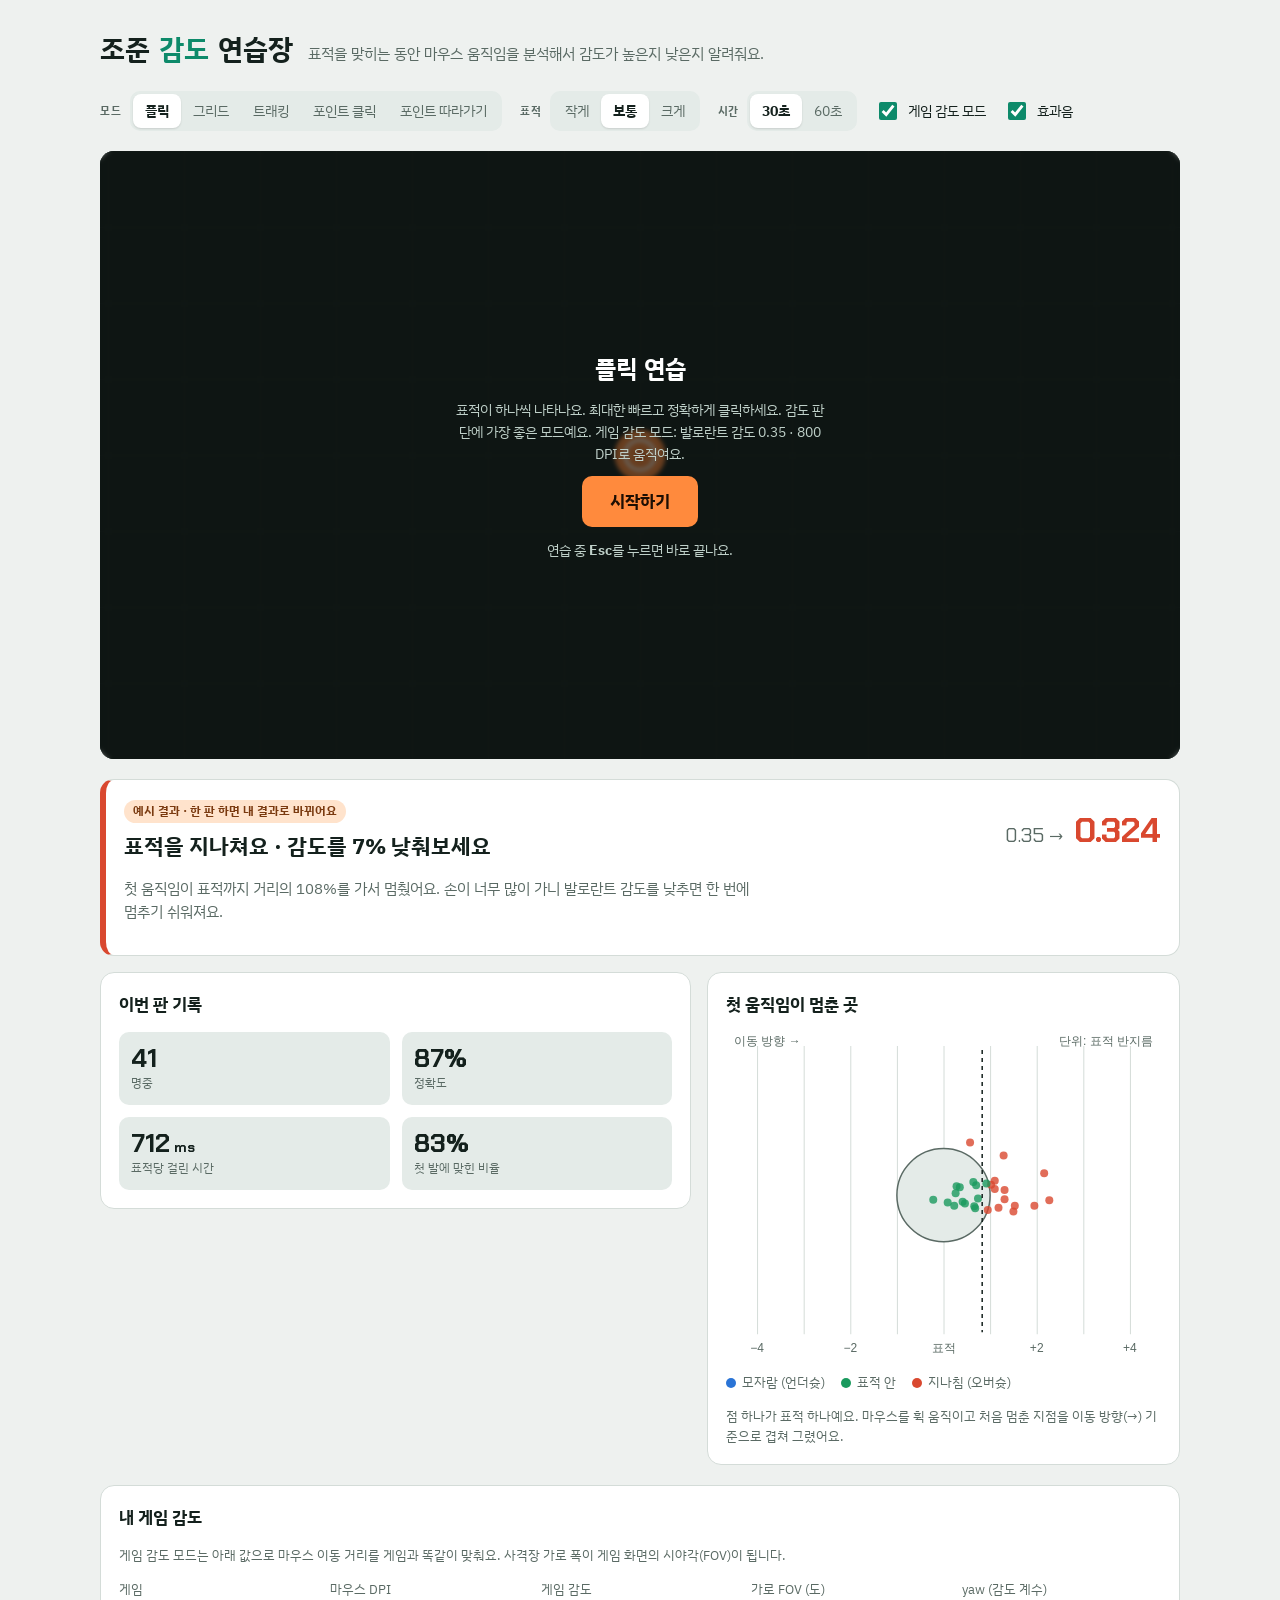
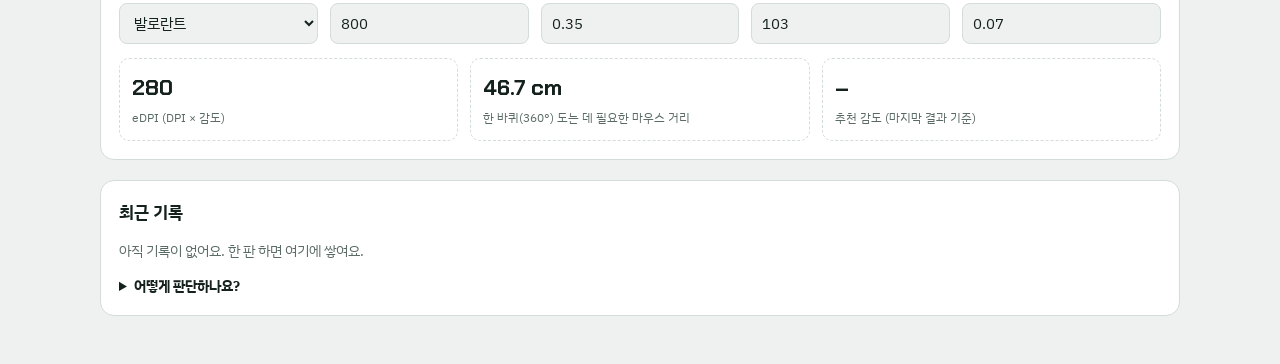
==== commit 708905d3: "조준 감도 연습장: 포인트 클릭, 포인트 따라가기 모드 추가 Co-Authored-By: Claude Opus 5.5 <noreply@anthropic.com> Claude-Ses" ====
--- a/aim/index.html
+++ b/aim/index.html
@@ -57,7 +57,7 @@
 /* controls */
 .controls { display: flex; flex-wrap: wrap; gap: 10px 18px; align-items: center; }
 .group { display: flex; align-items: center; gap: 8px; flex-wrap: wrap; }
-.seg { display: inline-flex; background: var(--chip); border-radius: 10px; padding: 3px; }
+.seg { display: inline-flex; flex-wrap: wrap; background: var(--chip); border-radius: 10px; padding: 3px; }
 .seg input { position: absolute; opacity: 0; pointer-events: none; }
 .seg label { padding: 6px 12px; border-radius: 8px; cursor: pointer; font-size: 14px; color: var(--muted); user-select: none; }
 .seg input:checked + label { background: var(--panel); color: var(--ink); font-weight: 700; box-shadow: 0 1px 2px rgb(0 0 0 / .12); }
@@ -165,6 +165,8 @@
         <input type="radio" name="mode" id="m-flick" value="flick"><label for="m-flick">플릭</label>
         <input type="radio" name="mode" id="m-grid" value="grid"><label for="m-grid">그리드</label>
         <input type="radio" name="mode" id="m-track" value="track"><label for="m-track">트래킹</label>
+        <input type="radio" name="mode" id="m-point" value="point"><label for="m-point">포인트 클릭</label>
+        <input type="radio" name="mode" id="m-follow" value="follow"><label for="m-follow">포인트 따라가기</label>
       </div>
     </div>
     <div class="group">
@@ -264,7 +266,8 @@
         <li>첫 움직임이 표적을 자주 지나치면 감도가 높은 것이고, 자주 못 미치면 감도가 낮은 거예요.</li>
         <li>추천 감도 = 지금 감도 ÷ (첫 움직임 거리 ÷ 표적까지 거리). 여러 판 해서 값이 비슷하게 나오면 믿을 만해요.</li>
         <li>정확하게 재려면 <b>게임 감도 모드</b>를 켜고, 윈도우의 <b>포인터 정확도 향상</b>은 꺼 주세요.</li>
-        <li>트래킹 모드는 표적보다 앞서가는지 뒤처지는지로 판단해요.</li>
+        <li>트래킹과 포인트 따라가기는 표적보다 앞서가는지 뒤처지는지로 판단해요.</li>
+        <li>포인트 클릭은 작은 점을 맞히는 정밀 연습이에요. 점 가운데에서 몇 픽셀 벗어났는지도 알려줘요.</li>
       </ul>
     </details>
   </section>
@@ -288,7 +291,9 @@
 const MODES = {
   flick: { name: '플릭', title: '플릭 연습', text: '표적이 하나씩 나타나요. 최대한 빠르고 정확하게 클릭하세요. 감도 판단에 가장 좋은 모드예요.' },
   grid: { name: '그리드', title: '그리드 연습', text: '표적 3개가 동시에 떠 있어요. 맞히면 다른 자리에 새로 생겨요. 연속 플릭 감각을 봐요.' },
-  track: { name: '트래킹', title: '트래킹 연습', text: '움직이는 표적 위에 조준점을 계속 올려 두세요. 클릭은 필요 없어요.' }
+  track: { name: '트래킹', title: '트래킹 연습', text: '움직이는 표적 위에 조준점을 계속 올려 두세요. 클릭은 필요 없어요.' },
+  point: { name: '포인트 클릭', title: '포인트 클릭 연습', text: '아주 작은 점이 하나씩 나타나요. 점 한가운데를 정확히 클릭하세요. 가운데에 가까울수록 점수가 높아요.' },
+  follow: { name: '포인트 따라가기', title: '포인트 따라가기 연습', text: '작은 점이 곡선 길을 따라 움직여요. 앞으로 갈 길이 흐리게 보여요. 마우스 포인터를 점에 붙여서 계속 따라가세요. 점점 빨라져요.' }
 };
 const coarse = matchMedia('(pointer: coarse)').matches && !matchMedia('(pointer: fine)').matches;
 const cfg = Object.assign({ mode: 'flick', size: 'm', dur: 30, lock: !coarse, sound: true, game: 'valorant', dpi: 800, sens: 0.35, fov: 103, yaw: 0.07 }, store.get('aim.cfg', {}));
@@ -356,11 +361,14 @@
   ctx.setTransform(dpr, 0, 0, dpr, 0, 0);
   if (S.running) {
     S.cursor.x *= sx; S.cursor.y *= sy;
-    S.targets.forEach(t => { t.x *= sx; t.y *= sy; t.r = baseR() * (S.mode === 'track' ? 1.35 : 1); });
+    S.targets.forEach(t => { t.x *= sx; t.y *= sy; t.r = S.mode === 'track' ? baseR() * 1.35 : (S.mode === 'point' || S.mode === 'follow') ? pointR() : baseR(); });
   } else S.cursor = { x: W / 2, y: H / 2 };
 }
 const baseR = () => Math.max(8, H * { s: 0.028, m: 0.042, l: 0.06 }[cfg.size]);
 const rand = (a, b) => a + Math.random() * (b - a);
+const FLICKY = m => m === 'flick' || m === 'point';
+const TRACKY = m => m === 'track' || m === 'follow';
+const pointR = () => Math.max(4, H * { s: 0.009, m: 0.013, l: 0.019 }[cfg.size]);
 const isLocked = () => document.pointerLockElement === cv;
 
 /* ---------- sound ---------- */
@@ -378,7 +386,7 @@
 /* ---------- spawning ---------- */
 const TOP = 34; // HUD 높이
 function spawnFlick() {
-  const r = baseR(), c = S.cursor; let best = null;
+  const r = S.mode === 'point' ? pointR() : baseR(), c = S.cursor; let best = null;
   for (let i = 0; i < 60; i++) {
     const x = rand(r + 10, W - r - 10), y = rand(TOP + r + 6, H - r - 10);
     const d = Math.hypot(x - c.x, y - c.y);
@@ -400,6 +408,20 @@
   const p = free[Math.floor(Math.random() * free.length)];
   if (p) S.targets.push({ x: p.x, y: p.y, r, born: performance.now(), first: true });
 }
+function spawnFollow() {
+  const ph = () => Math.random() * Math.PI * 2;
+  S.path = { a: [ph(), ph(), ph(), ph()], f: [rand(0.55, 0.75), rand(1.1, 1.5), rand(0.45, 0.65), rand(0.9, 1.3)], u: 0 };
+  const p0 = pathAt(0);
+  S.targets.push({ x: p0.x, y: p0.y, r: pointR(), vx: 0, vy: 0 });
+  S.cursor = { x: p0.x, y: p0.y };
+}
+function pathAt(u) {
+  const P = S.path, mx = W * 0.42, my = (H - TOP) * 0.40, cx = W / 2, cy = (H + TOP) / 2;
+  return {
+    x: cx + mx * (0.65 * Math.sin(u * P.f[0] + P.a[0]) + 0.35 * Math.sin(u * P.f[1] + P.a[1])),
+    y: cy + my * (0.65 * Math.sin(u * P.f[2] + P.a[2]) + 0.35 * Math.sin(u * P.f[3] + P.a[3]))
+  };
+}
 function spawnTrack() {
   const r = baseR() * 1.35;
   S.targets.push({ x: W / 2, y: (H + TOP) / 2, r, vx: 0, vy: 0, dvx: 0, dvy: 0, next: 0 });
@@ -412,12 +434,13 @@
     running: true, mode: cfg.mode, lock: lockOn, t0: now, dur: cfg.dur * 1000,
     cursor: { x: W / 2, y: (H + TOP) / 2 }, targets: [], effects: [],
     hits: 0, misses: 0, recs: [], samples: [], from: null, lastHit: now,
-    track: { inT: 0, total: 0, dist: 0, along: 0 },
+    track: { inT: 0, total: 0, dist: 0, along: 0, distPx: 0 }, errPx: [],
     sens: cfg.sens, game: cfg.game
   };
   S.from = { ...S.cursor }; S.samples = [{ t: now, x: S.cursor.x, y: S.cursor.y }];
-  if (S.mode === 'flick') spawnFlick();
+  if (FLICKY(S.mode)) spawnFlick();
   else if (S.mode === 'grid') { spawnGrid(); spawnGrid(); spawnGrid(); }
+  else if (S.mode === 'follow') spawnFollow();
   else spawnTrack();
   $('#overlay').hidden = true;
   cv.style.cursor = lockOn ? 'none' : 'crosshair';
@@ -449,6 +472,7 @@
   } else begin(false);
 });
 document.addEventListener('pointerlockchange', () => { if (S.running && S.lock && !isLocked()) endRun(true); });
+document.addEventListener('keydown', e => { if (e.key === 'Escape' && S.running && !S.lock) endRun(true); });
 
 function endRun(early) {
   if (!S.running) return;
@@ -499,7 +523,7 @@
 });
 
 function shoot(x, y) {
-  if (S.mode === 'track') return;
+  if (TRACKY(S.mode)) return;
   const now = performance.now();
   let hi = -1, hd = Infinity;
   S.targets.forEach((t, i) => { const d = Math.hypot(t.x - x, t.y - y); if (d <= t.r && d < hd) { hi = i; hd = d; } });
@@ -510,20 +534,20 @@
   }
   const t = S.targets[hi];
   const rec = analyze(S.from, t, S.samples, { x, y });
-  rec.time = now - (S.mode === 'flick' ? t.born : S.lastHit);
-  rec.first = t.first; rec.err = hd / t.r;
+  rec.time = now - (FLICKY(S.mode) ? t.born : S.lastHit);
+  rec.first = t.first; rec.err = hd / t.r; S.errPx.push(hd);
   S.recs.push(rec); S.hits++; S.lastHit = now;
-  S.effects.push({ kind: 'hit', x: t.x, y: t.y, r: t.r, t: now }); beep(880, 0.06, 0.06);
+  S.effects.push({ kind: 'hit', x: t.x, y: t.y, r: S.mode === 'point' ? t.r * 2.5 : t.r, t: now }); beep(880, 0.06, 0.06);
   S.targets.splice(hi, 1);
   S.from = { x, y }; S.samples = [{ t: now, x, y }];
-  if (S.mode === 'flick') spawnFlick(); else spawnGrid();
+  if (FLICKY(S.mode)) spawnFlick(); else spawnGrid();
 }
 
 /* 첫 움직임(가장 빠른 구간 뒤 처음 멈춘 지점) 찾기 */
 function analyze(from, t, smp, click) {
   const dx = t.x - from.x, dy = t.y - from.y, dist = Math.hypot(dx, dy);
   const out = { dist, ratio: null, ex: 0, ey: 0 };
-  if (dist < t.r * 2.5 || smp.length < 5) return out;
+  if (dist < Math.max(t.r * 2.5, 40) || smp.length < 5) return out;
   const ux = dx / dist, uy = dy / dist;
   const v = [0];
   for (let i = 1; i < smp.length; i++) v.push(Math.hypot(smp[i].x - smp[i - 1].x, smp[i].y - smp[i - 1].y) / Math.max(smp[i].t - smp[i - 1].t, 1));
@@ -550,6 +574,7 @@
   if (S.running) {
     if (now - S.t0 >= S.dur) endRun(false);
     else if (S.mode === 'track') stepTrack(now, dt);
+    else if (S.mode === 'follow') stepFollow(now, dt);
   }
   draw(now);
   requestAnimationFrame(tick);
@@ -567,11 +592,23 @@
   if (t.x > W - t.r - 6) { t.x = W - t.r - 6; t.vx = -Math.abs(t.vx); t.dvx = -Math.abs(t.dvx); }
   if (t.y < TOP + t.r + 6) { t.y = TOP + t.r + 6; t.vy = Math.abs(t.vy); t.dvy = Math.abs(t.dvy); }
   if (t.y > H - t.r - 6) { t.y = H - t.r - 6; t.vy = -Math.abs(t.vy); t.dvy = -Math.abs(t.dvy); }
+  trackStats(t, dt, t.r);
+}
+function trackStats(t, dt, tol) {
   const c = S.cursor, d = Math.hypot(c.x - t.x, c.y - t.y);
-  S.track.total += dt; S.track.dist += d / t.r * dt;
-  t.on = d <= t.r; if (t.on) S.track.inT += dt;
+  S.track.total += dt; S.track.dist += d / t.r * dt; S.track.distPx += d * dt;
+  t.on = d <= tol; if (t.on) S.track.inT += dt;
   const sp = Math.hypot(t.vx, t.vy);
   if (sp > 1) S.track.along += ((c.x - t.x) * t.vx + (c.y - t.y) * t.vy) / sp / t.r * dt;
+}
+function stepFollow(now, dt) {
+  const t = S.targets[0]; if (!t) return;
+  const prog = Math.min(1, (now - S.t0) / S.dur);
+  S.path.u += dt * (0.55 + 0.9 * prog); // 점점 빨라짐
+  const p = pathAt(S.path.u);
+  t.vx = (p.x - t.x) / Math.max(dt, 0.001); t.vy = (p.y - t.y) / Math.max(dt, 0.001);
+  t.x = p.x; t.y = p.y;
+  trackStats(t, dt, t.r * 2.5);
 }
 function draw(now) {
   if (!W) return;
@@ -585,6 +622,25 @@
 
   const targets = S.running ? S.targets : [{ x: W / 2, y: H / 2, r: baseR() }];
   targets.forEach(t => {
+    if (S.running && S.mode === 'follow') {
+      ctx.strokeStyle = 'rgba(255,179,64,0.28)'; ctx.lineWidth = 2; ctx.setLineDash([6, 6]);
+      ctx.beginPath();
+      for (let k = 0; k <= 40; k++) { const q = pathAt(S.path.u + k * 0.03); k ? ctx.lineTo(q.x, q.y) : ctx.moveTo(q.x, q.y); }
+      ctx.stroke(); ctx.setLineDash([]);
+      ctx.strokeStyle = t.on ? RANGE.hit : 'rgba(255,255,255,0.35)'; ctx.lineWidth = 1.5;
+      ctx.beginPath(); ctx.arc(t.x, t.y, t.r * 2.5, 0, Math.PI * 2); ctx.stroke();
+      ctx.fillStyle = t.on ? RANGE.hit : RANGE.track;
+      ctx.beginPath(); ctx.arc(t.x, t.y, t.r, 0, Math.PI * 2); ctx.fill();
+      return;
+    }
+    if (S.running && S.mode === 'point') {
+      const r = t.r * Math.min(1, 0.4 + (now - t.born) / 120);
+      ctx.strokeStyle = 'rgba(255,138,61,0.45)'; ctx.lineWidth = 1;
+      ctx.beginPath(); ctx.arc(t.x, t.y, r * 3, 0, Math.PI * 2); ctx.stroke();
+      ctx.fillStyle = RANGE.target; ctx.beginPath(); ctx.arc(t.x, t.y, r, 0, Math.PI * 2); ctx.fill();
+      ctx.fillStyle = RANGE.ring; ctx.beginPath(); ctx.arc(t.x, t.y, Math.max(1.2, r * 0.3), 0, Math.PI * 2); ctx.fill();
+      return;
+    }
     if (S.running && S.mode === 'track') {
       ctx.fillStyle = t.on ? RANGE.hit : RANGE.track;
       ctx.beginPath(); ctx.arc(t.x, t.y, t.r, 0, Math.PI * 2); ctx.fill();
@@ -629,8 +685,9 @@
     ctx.fillText(`${left.toFixed(1)}초`, 12, TOP / 2);
     ctx.textAlign = 'right';
     let right;
-    if (S.mode === 'track') right = `조준 유지 ${S.track.total ? Math.round(S.track.inT / S.track.total * 100) : 0}%`;
+    if (TRACKY(S.mode)) right = `조준 유지 ${S.track.total ? Math.round(S.track.inT / S.track.total * 100) : 0}%`;
     else { const n = S.hits + S.misses; right = `명중 ${S.hits}  ·  정확도 ${n ? Math.round(S.hits / n * 100) : 100}%`; }
+    if (S.mode === 'point' && S.errPx.length) right = `평균 오차 ${(S.errPx.reduce((a, b) => a + b, 0) / S.errPx.length).toFixed(1)}px  ·  ` + right;
     ctx.fillText(right, W - 12, TOP / 2);
     ctx.fillStyle = RANGE.target;
     ctx.fillRect(0, TOP - 2, W * left / (S.dur / 1000), 2);
@@ -642,10 +699,10 @@
 const quant = (a, q) => { const s = [...a].sort((x, y) => x - y); const i = (s.length - 1) * q, lo = Math.floor(i); return s[lo] + (s[Math.ceil(i)] - s[lo]) * (i - lo); };
 function summarize(early) {
   const base = { mode: S.mode, date: Date.now(), lock: S.lock, sens: S.sens, game: S.game, size: cfg.size };
-  if (S.mode === 'track') {
+  if (TRACKY(S.mode)) {
     const T = S.track.total;
     if (T < 5) return null;
-    return Object.assign(base, { onPct: S.track.inT / T, meanDist: S.track.dist / T, lead: S.track.along / T });
+    return Object.assign(base, { onPct: S.track.inT / T, meanDist: S.track.dist / T, meanPx: S.track.distPx / T, lead: S.track.along / T });
   }
   if (S.hits < (early ? 8 : 5)) return null;
   const valid = S.recs.filter(r => r.ratio !== null);
@@ -655,6 +712,7 @@
     perTarget: S.recs.reduce((s, r) => s + r.time, 0) / S.recs.length,
     firstTry: S.recs.filter(r => r.first).length / S.recs.length,
     n: ratios.length,
+    errPx: S.errPx.length ? S.errPx.reduce((a, b) => a + b, 0) / S.errPx.length : null,
     med: ratios.length ? median(ratios) : null,
     iqr: ratios.length >= 4 ? quant(ratios, 0.75) - quant(ratios, 0.25) : null,
     pts: valid.map(r => [Math.round(r.ex * 100) / 100, Math.round(r.ey * 100) / 100])
@@ -662,8 +720,8 @@
 }
 function verdictOf(res) {
   const gname = GAMES[res.game] ? GAMES[res.game].name : '';
-  if (res.mode === 'track') {
-    const lead = res.lead;
+  if (TRACKY(res.mode)) {
+    const lead = res.mode === 'follow' ? res.lead / 2.5 : res.lead;
     if (res.onPct < 0.15) return { cls: 'na', head: '표적을 거의 못 따라갔어요', body: '표적을 크게 하거나 감도를 조금 낮춰서 먼저 따라가는 감각을 잡아보세요.', factor: null };
     if (lead > 0.25) return { cls: 'over', head: '조준점이 표적보다 앞서가요', body: `움직이는 방향으로 평균 표적 반지름의 ${Math.round(lead * 100)}%만큼 앞서 있었어요. 감도를 5% 정도 낮춰보세요.`, factor: 0.95 };
     if (lead < -0.25) return { cls: 'under', head: '조준점이 표적보다 뒤처져요', body: `움직이는 방향 뒤쪽으로 평균 표적 반지름의 ${Math.round(-lead * 100)}%만큼 늦었어요. 감도를 5% 정도 올려보세요.`, factor: 1.05 };
@@ -703,7 +761,13 @@
 
   const st = $('#stats');
   const tile = (b, s) => `<div class="stat"><b>${b}</b><span>${s}</span></div>`;
-  if (res.mode === 'track') {
+  if (res.mode === 'follow') {
+    st.innerHTML = tile(Math.round(res.onPct * 100) + '%', '점을 붙잡고 있던 시간') + tile(res.meanPx.toFixed(1) + '<small style="font-size:14px"> px</small>', '점과의 평균 거리') +
+      tile((res.lead > 0 ? '+' : '') + res.lead.toFixed(2), '앞섬(+) / 뒤처짐(−)') + tile(fmtSens(res.sens), res.lock ? '측정한 게임 감도' : '일반 커서로 측정');
+  } else if (res.mode === 'point') {
+    st.innerHTML = tile(res.hits, '명중') + tile(Math.round(res.acc * 100) + '%', '정확도') +
+      tile((res.errPx ?? 0).toFixed(1) + '<small style="font-size:14px"> px</small>', '점 가운데에서 평균 오차') + tile(Math.round(res.perTarget) + '<small style="font-size:14px"> ms</small>', '점당 걸린 시간');
+  } else if (res.mode === 'track') {
     st.innerHTML = tile(Math.round(res.onPct * 100) + '%', '표적 위에 있던 시간') + tile(res.meanDist.toFixed(2), '평균 거리 (표적 반지름 = 1)') +
       tile((res.lead > 0 ? '+' : '') + res.lead.toFixed(2), '앞섬(+) / 뒤처짐(−)') + tile(fmtSens(res.sens), res.lock ? '측정한 게임 감도' : '일반 커서로 측정');
   } else {
@@ -726,7 +790,7 @@
   const g = c.getContext('2d'); g.setTransform(dpr, 0, 0, dpr, 0, 0);
   const T = tokens();
   g.clearRect(0, 0, w, h);
-  const isTrack = res.mode === 'track';
+  const isTrack = TRACKY(res.mode);
   $('#sc-title').textContent = isTrack ? '앞섬 · 뒤처짐' : '첫 움직임이 멈춘 곳';
   $('#sc-legend').hidden = isTrack;
   $('#sc-hint').textContent = isTrack
@@ -735,7 +799,7 @@
   const cx = w / 2, cy = h / 2, unit = Math.min(w / 9, h / 7);
   g.font = '12px "IBM Plex Sans KR", sans-serif'; g.textBaseline = 'middle';
   if (isTrack) {
-    const lim = 1.5, scale = (w / 2 - 30) / lim, v = Math.max(-lim, Math.min(lim, res.lead));
+    const lim = 1.5, scale = (w / 2 - 30) / lim, v = Math.max(-lim, Math.min(lim, res.mode === "follow" ? res.lead / 2.5 : res.lead));
     g.strokeStyle = T.line; g.lineWidth = 1;
     g.beginPath(); g.moveTo(30, cy); g.lineTo(w - 30, cy); g.stroke();
     g.fillStyle = v >= 0 ? T.over : T.under;
@@ -777,7 +841,7 @@
     const v = verdictOf(r);
     const d = new Date(r.date);
     const when = `${d.getMonth() + 1}/${d.getDate()} ${String(d.getHours()).padStart(2, '0')}:${String(d.getMinutes()).padStart(2, '0')}`;
-    const score = r.mode === 'track' ? `유지 ${Math.round(r.onPct * 100)}%` : `${r.hits}개 · ${Math.round(r.acc * 100)}%`;
+    const score = TRACKY(r.mode) ? `유지 ${Math.round(r.onPct * 100)}%` : r.mode === 'point' && r.errPx != null ? `${r.hits}개 · 오차 ${r.errPx.toFixed(1)}px` : `${r.hits}개 · ${Math.round(r.acc * 100)}%`;
     const cls = { over: 'b-over', under: 'b-under', good: 'b-good' }[v.cls] || '';
     const verdict = { over: '높음', under: '낮음', good: '적당', na: '판단 보류' }[v.cls];
     const sens = r.lock ? `${(GAMES[r.game] || GAMES.custom).name} ${r.sens}` : '일반 커서';
@@ -793,7 +857,6 @@
   let txt = m.text;
   if (cfg.lock) txt += ` 게임 감도 모드: ${(GAMES[cfg.game]).name} 감도 ${cfg.sens} · ${cfg.dpi} DPI로 움직여요.`;
   $('#ov-text').textContent = txt;
-  $('#ov-esc').hidden = !cfg.lock;
 }
 function showNote(t) { const n = $('#ov-note'); n.hidden = !t; if (t) n.textContent = t; }
 let toastTimer = 0;
